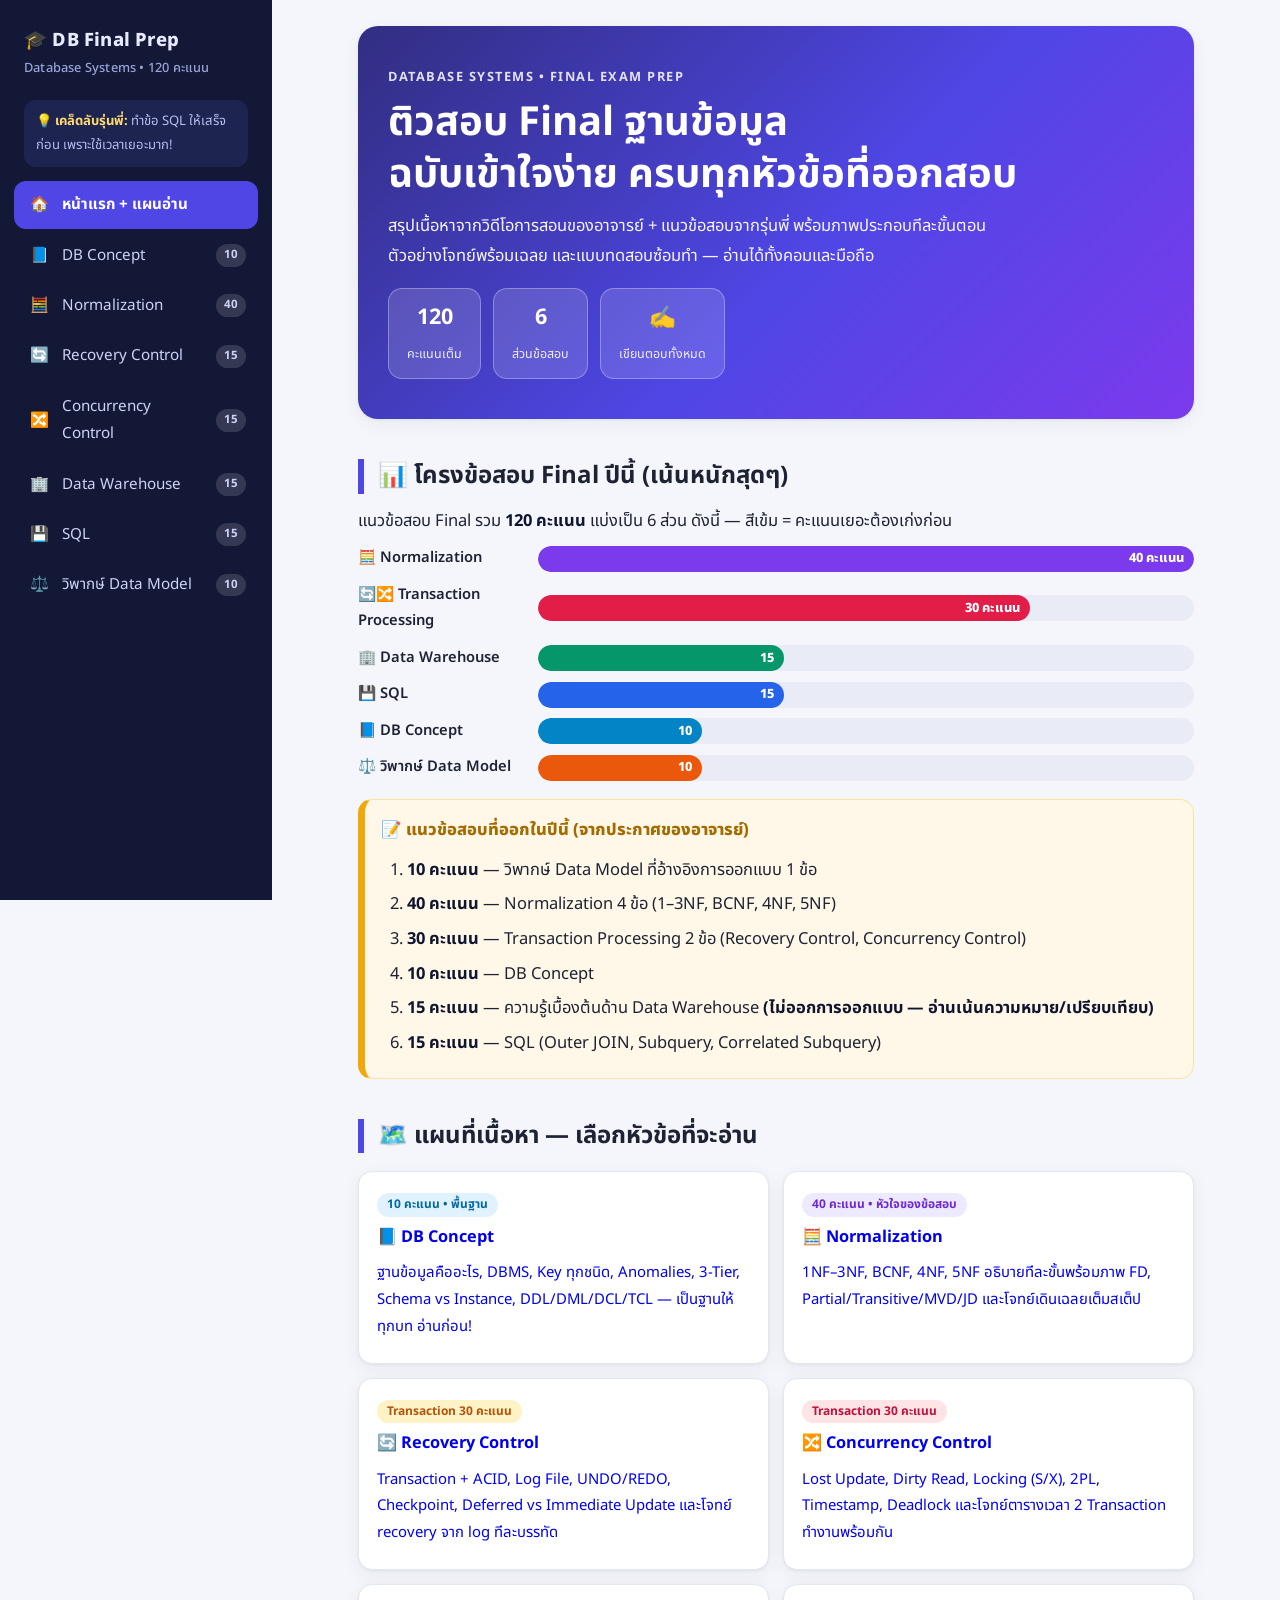
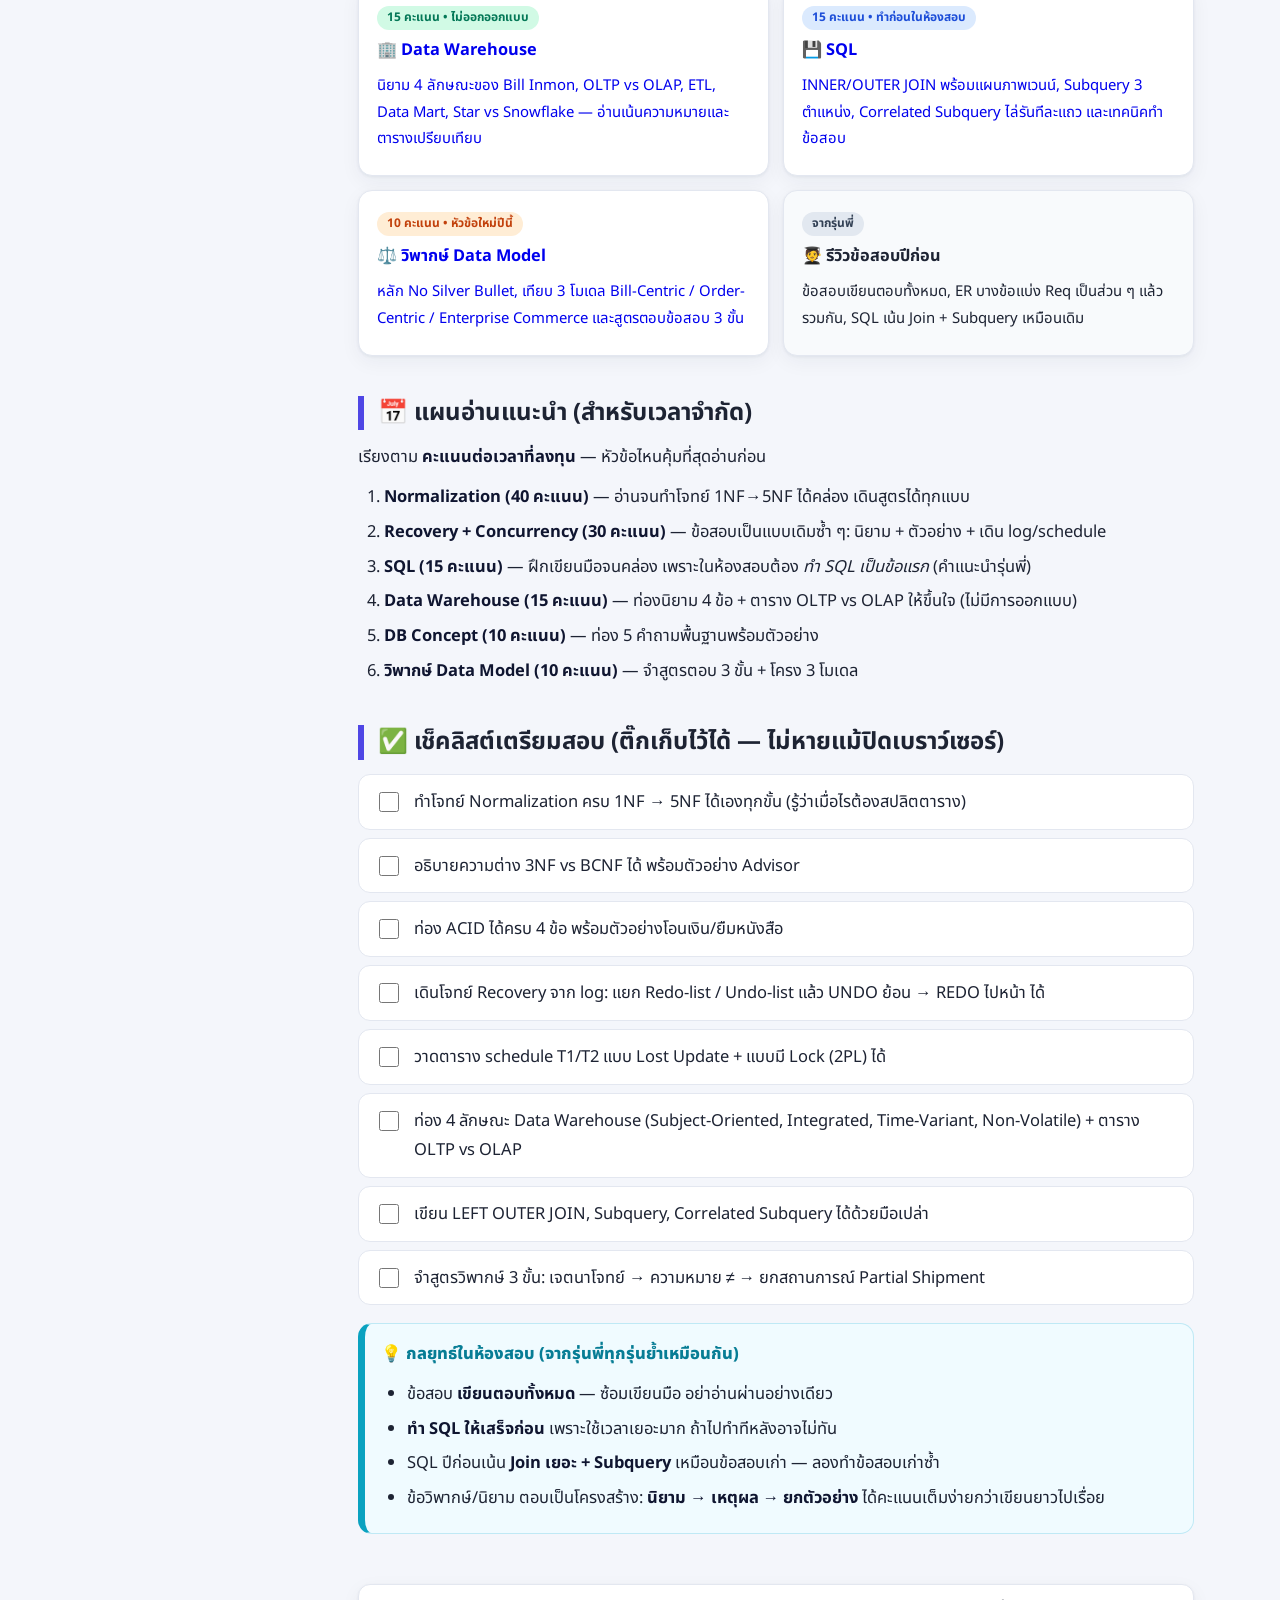
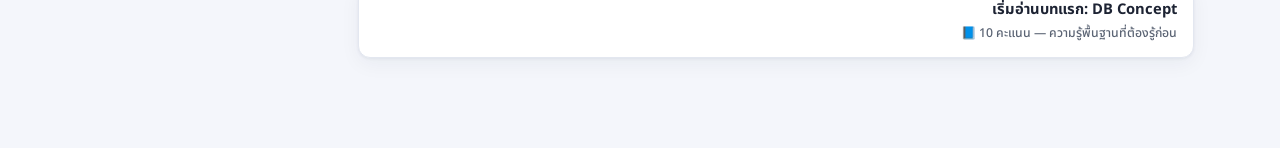
==== index.html @ dfc10a36 "เว็บติวสอบ Final Database Systems (static site)" ====
<!DOCTYPE html>
<html lang="th">
<head>
<meta charset="UTF-8">
<meta name="viewport" content="width=device-width, initial-scale=1.0">
<title>เว็บติวสอบ Final — Database Systems | หน้าแรก</title>
<link rel="preconnect" href="https://fonts.googleapis.com">
<link rel="preconnect" href="https://fonts.gstatic.com" crossorigin>
<link href="https://fonts.googleapis.com/css2?family=Noto+Sans+Thai:wght@400;500;600;700;800&display=swap" rel="stylesheet">
<link rel="stylesheet" href="styles.css">
</head>
<body>
<div id="progressBar"></div>
<div class="backdrop"></div>

<header class="topbar">
  <button class="hamburger" aria-label="เปิดเมนู">☰</button>
  <div class="topbar-title">🎓 ติวสอบ Final — Database Systems</div>
</header>

<div class="layout">
  <nav class="sidebar" aria-label="เมนูหลัก">
    <div class="side-brand">🎓 DB Final Prep<small>Database Systems • 120 คะแนน</small></div>
    <div class="side-note">💡 <b>เคล็ดลับรุ่นพี่:</b> ทำข้อ SQL ให้เสร็จก่อน เพราะใช้เวลาเยอะมาก!</div>
    <a class="nav-link" href="index.html"><span class="nav-emoji">🏠</span> หน้าแรก + แผนอ่าน</a>
    <a class="nav-link" href="db-concept.html"><span class="nav-emoji">📘</span> DB Concept <span class="nav-pts">10</span></a>
    <a class="nav-link" href="normalization.html"><span class="nav-emoji">🧮</span> Normalization <span class="nav-pts">40</span></a>
    <a class="nav-link" href="recovery.html"><span class="nav-emoji">🔄</span> Recovery Control <span class="nav-pts">15</span></a>
    <a class="nav-link" href="concurrency.html"><span class="nav-emoji">🔀</span> Concurrency Control <span class="nav-pts">15</span></a>
    <a class="nav-link" href="data-warehouse.html"><span class="nav-emoji">🏢</span> Data Warehouse <span class="nav-pts">15</span></a>
    <a class="nav-link" href="sql.html"><span class="nav-emoji">💾</span> SQL <span class="nav-pts">15</span></a>
    <a class="nav-link" href="critique.html"><span class="nav-emoji">⚖️</span> วิพากษ์ Data Model <span class="nav-pts">10</span></a>
  </nav>

  <main class="main">
    <div class="content">

      <section class="hero">
        <p class="kicker">DATABASE SYSTEMS • FINAL EXAM PREP</p>
        <h1>ติวสอบ Final ฐานข้อมูล<br>ฉบับเข้าใจง่าย ครบทุกหัวข้อที่ออกสอบ</h1>
        <p>สรุปเนื้อหาจากวิดีโอการสอนของอาจารย์ + แนวข้อสอบจากรุ่นพี่ พร้อมภาพประกอบทีละขั้นตอน
        ตัวอย่างโจทย์พร้อมเฉลย และแบบทดสอบซ้อมทำ — อ่านได้ทั้งคอมและมือถือ</p>
        <div class="hero-stats">
          <div class="stat"><b>120</b><span>คะแนนเต็ม</span></div>
          <div class="stat"><b>6</b><span>ส่วนข้อสอบ</span></div>
          <div class="stat"><b>✍️</b><span>เขียนตอบทั้งหมด</span></div>
        </div>
      </section>

      <h2>📊 โครงข้อสอบ Final ปีนี้ (เน้นหนักสุดๆ)</h2>
      <p>แนวข้อสอบ Final รวม <strong>120 คะแนน</strong> แบ่งเป็น 6 ส่วน ดังนี้ — สีเข้ม = คะแนนเยอะต้องเก่งก่อน</p>

      <div class="score-row"><div class="subj">🧮 Normalization</div><div class="score-bar"><div class="score-fill" style="width:100%;background:#7c3aed;">40 คะแนน</div></div></div>
      <div class="score-row"><div class="subj">🔄🔀 Transaction Processing</div><div class="score-bar"><div class="score-fill" style="width:75%;background:#e11d48;">30 คะแนน</div></div></div>
      <div class="score-row"><div class="subj">🏢 Data Warehouse</div><div class="score-bar"><div class="score-fill" style="width:37.5%;background:#059669;">15</div></div></div>
      <div class="score-row"><div class="subj">💾 SQL</div><div class="score-bar"><div class="score-fill" style="width:37.5%;background:#2563eb;">15</div></div></div>
      <div class="score-row"><div class="subj">📘 DB Concept</div><div class="score-bar"><div class="score-fill" style="width:25%;background:#0284c7;">10</div></div></div>
      <div class="score-row"><div class="subj">⚖️ วิพากษ์ Data Model</div><div class="score-bar"><div class="score-fill" style="width:25%;background:#ea580c;">10</div></div></div>

      <div class="box box-exam">
        <p class="box-title">📝 แนวข้อสอบที่ออกในปีนี้ (จากประกาศของอาจารย์)</p>
        <ol>
          <li><strong>10 คะแนน</strong> — วิพากษ์ Data Model ที่อ้างอิงการออกแบบ 1 ข้อ</li>
          <li><strong>40 คะแนน</strong> — Normalization 4 ข้อ (1–3NF, BCNF, 4NF, 5NF)</li>
          <li><strong>30 คะแนน</strong> — Transaction Processing 2 ข้อ (Recovery Control, Concurrency Control)</li>
          <li><strong>10 คะแนน</strong> — DB Concept</li>
          <li><strong>15 คะแนน</strong> — ความรู้เบื้องต้นด้าน Data Warehouse <strong>(ไม่ออกการออกแบบ — อ่านเน้นความหมาย/เปรียบเทียบ)</strong></li>
          <li><strong>15 คะแนน</strong> — SQL (Outer JOIN, Subquery, Correlated Subquery)</li>
        </ol>
      </div>

      <h2>🗺️ แผนที่เนื้อหา — เลือกหัวข้อที่จะอ่าน</h2>
      <div class="grid grid-2">
        <a class="card" href="db-concept.html" style="text-decoration:none;">
          <span class="tag" style="background:#e0f2fe;color:#0369a1;">10 คะแนน • พื้นฐาน</span>
          <h4>📘 DB Concept</h4>
          <p>ฐานข้อมูลคืออะไร, DBMS, Key ทุกชนิด, Anomalies, 3-Tier, Schema vs Instance, DDL/DML/DCL/TCL — เป็นฐานให้ทุกบท อ่านก่อน!</p>
        </a>
        <a class="card" href="normalization.html" style="text-decoration:none;">
          <span class="tag" style="background:#ede9fe;color:#6d28d9;">40 คะแนน • หัวใจของข้อสอบ</span>
          <h4>🧮 Normalization</h4>
          <p>1NF–3NF, BCNF, 4NF, 5NF อธิบายทีละขั้นพร้อมภาพ FD, Partial/Transitive/MVD/JD และโจทย์เดินเฉลยเต็มสเต็ป</p>
        </a>
        <a class="card" href="recovery.html" style="text-decoration:none;">
          <span class="tag" style="background:#fef3c7;color:#b45309;">Transaction 30 คะแนน</span>
          <h4>🔄 Recovery Control</h4>
          <p>Transaction + ACID, Log File, UNDO/REDO, Checkpoint, Deferred vs Immediate Update และโจทย์ recovery จาก log ทีละบรรทัด</p>
        </a>
        <a class="card" href="concurrency.html" style="text-decoration:none;">
          <span class="tag" style="background:#ffe4e6;color:#be123c;">Transaction 30 คะแนน</span>
          <h4>🔀 Concurrency Control</h4>
          <p>Lost Update, Dirty Read, Locking (S/X), 2PL, Timestamp, Deadlock และโจทย์ตารางเวลา 2 Transaction ทำงานพร้อมกัน</p>
        </a>
        <a class="card" href="data-warehouse.html" style="text-decoration:none;">
          <span class="tag" style="background:#d1fae5;color:#047857;">15 คะแนน • ไม่ออกออกแบบ</span>
          <h4>🏢 Data Warehouse</h4>
          <p>นิยาม 4 ลักษณะของ Bill Inmon, OLTP vs OLAP, ETL, Data Mart, Star vs Snowflake — อ่านเน้นความหมายและตารางเปรียบเทียบ</p>
        </a>
        <a class="card" href="sql.html" style="text-decoration:none;">
          <span class="tag" style="background:#dbeafe;color:#1d4ed8;">15 คะแนน • ทำก่อนในห้องสอบ</span>
          <h4>💾 SQL</h4>
          <p>INNER/OUTER JOIN พร้อมแผนภาพเวนน์, Subquery 3 ตำแหน่ง, Correlated Subquery ไล่รันทีละแถว และเทคนิคทำข้อสอบ</p>
        </a>
        <a class="card" href="critique.html" style="text-decoration:none;">
          <span class="tag" style="background:#ffedd5;color:#c2410c;">10 คะแนน • หัวข้อใหม่ปีนี้</span>
          <h4>⚖️ วิพากษ์ Data Model</h4>
          <p>หลัก No Silver Bullet, เทียบ 3 โมเดล Bill-Centric / Order-Centric / Enterprise Commerce และสูตรตอบข้อสอบ 3 ขั้น</p>
        </a>
        <div class="card" style="background:#f8fafc;">
          <span class="tag" style="background:#e2e8f0;color:#334155;">จากรุ่นพี่</span>
          <h4>🧑‍🎓 รีวิวข้อสอบปีก่อน</h4>
          <p>ข้อสอบเขียนตอบทั้งหมด, ER บางข้อแบ่ง Req เป็นส่วน ๆ แล้วรวมกัน, SQL เน้น Join + Subquery เหมือนเดิม</p>
        </div>
      </div>

      <h2>📅 แผนอ่านแนะนำ (สำหรับเวลาจำกัด)</h2>
      <p>เรียงตาม <strong>คะแนนต่อเวลาที่ลงทุน</strong> — หัวข้อไหนคุ้มที่สุดอ่านก่อน</p>
      <ol>
        <li><strong>Normalization (40 คะแนน)</strong> — อ่านจนทำโจทย์ 1NF→5NF ได้คล่อง เดินสูตรได้ทุกแบบ</li>
        <li><strong>Recovery + Concurrency (30 คะแนน)</strong> — ข้อสอบเป็นแบบเดิมซ้ำ ๆ: นิยาม + ตัวอย่าง + เดิน log/schedule</li>
        <li><strong>SQL (15 คะแนน)</strong> — ฝึกเขียนมือจนคล่อง เพราะในห้องสอบต้อง <em>ทำ SQL เป็นข้อแรก</em> (คำแนะนำรุ่นพี่)</li>
        <li><strong>Data Warehouse (15 คะแนน)</strong> — ท่องนิยาม 4 ข้อ + ตาราง OLTP vs OLAP ให้ขึ้นใจ (ไม่มีการออกแบบ)</li>
        <li><strong>DB Concept (10 คะแนน)</strong> — ท่อง 5 คำถามพื้นฐานพร้อมตัวอย่าง</li>
        <li><strong>วิพากษ์ Data Model (10 คะแนน)</strong> — จำสูตรตอบ 3 ขั้น + โครง 3 โมเดล</li>
      </ol>

      <h2>✅ เช็คลิสต์เตรียมสอบ (ติ๊กเก็บไว้ได้ — ไม่หายแม้ปิดเบราว์เซอร์)</h2>
      <ul class="checklist" id="exam-checklist">
        <li><label><input type="checkbox" data-key="norm"><span>ทำโจทย์ Normalization ครบ 1NF → 5NF ได้เองทุกขั้น (รู้ว่าเมื่อไรต้องสปลิตตาราง)</span></label></li>
        <li><label><input type="checkbox" data-key="bcnf"><span>อธิบายความต่าง 3NF vs BCNF ได้ พร้อมตัวอย่าง Advisor</span></label></li>
        <li><label><input type="checkbox" data-key="acid"><span>ท่อง ACID ได้ครบ 4 ข้อ พร้อมตัวอย่างโอนเงิน/ยืมหนังสือ</span></label></li>
        <li><label><input type="checkbox" data-key="recovery"><span>เดินโจทย์ Recovery จาก log: แยก Redo-list / Undo-list แล้ว UNDO ย้อน → REDO ไปหน้า ได้</span></label></li>
        <li><label><input type="checkbox" data-key="concurrency"><span>วาดตาราง schedule T1/T2 แบบ Lost Update + แบบมี Lock (2PL) ได้</span></label></li>
        <li><label><input type="checkbox" data-key="dw"><span>ท่อง 4 ลักษณะ Data Warehouse (Subject-Oriented, Integrated, Time-Variant, Non-Volatile) + ตาราง OLTP vs OLAP</span></label></li>
        <li><label><input type="checkbox" data-key="sql"><span>เขียน LEFT OUTER JOIN, Subquery, Correlated Subquery ได้ด้วยมือเปล่า</span></label></li>
        <li><label><input type="checkbox" data-key="critique"><span>จำสูตรวิพากษ์ 3 ขั้น: เจตนาโจทย์ → ความหมาย ≠ → ยกสถานการณ์ Partial Shipment</span></label></li>
      </ul>

      <div class="box box-tip">
        <p class="box-title">💡 กลยุทธ์ในห้องสอบ (จากรุ่นพี่ทุกรุ่นย้ำเหมือนกัน)</p>
        <ul>
          <li>ข้อสอบ <strong>เขียนตอบทั้งหมด</strong> — ซ้อมเขียนมือ อย่าอ่านผ่านอย่างเดียว</li>
          <li><strong>ทำ SQL ให้เสร็จก่อน</strong> เพราะใช้เวลาเยอะมาก ถ้าไปทำทีหลังอาจไม่ทัน</li>
          <li>SQL ปีก่อนเน้น <strong>Join เยอะ + Subquery</strong> เหมือนข้อสอบเก่า — ลองทำข้อสอบเก่าซ้ำ</li>
          <li>ข้อวิพากษ์/นิยาม ตอบเป็นโครงสร้าง: <strong>นิยาม → เหตุผล → ยกตัวอย่าง</strong> ได้คะแนนเต็มง่ายกว่าเขียนยาวไปเรื่อย</li>
        </ul>
      </div>

      <div class="prevnext">
        <a class="next" href="db-concept.html">เริ่มอ่านบทแรก: DB Concept<small>📘 10 คะแนน — ความรู้พื้นฐานที่ต้องรู้ก่อน</small></a>
      </div>

    </div>
  </main>
</div>
<script src="script.js"></script>
</body>
</html>
---- styles.css ----
/* ============================================================
   เว็บติวสอบ Final — Database Systems (responsive, mobile-first)
   ============================================================ */
:root {
  --bg: #f4f6fb;
  --card: #ffffff;
  --ink: #1d2333;
  --muted: #5b6474;
  --line: #e3e7f0;
  --primary: #4f46e5;
  --primary-soft: #eef0ff;
  --accent: #4f46e5;
  --radius: 14px;
  --shadow: 0 1px 3px rgba(23, 30, 60, .06), 0 6px 20px rgba(23, 30, 60, .05);
}

* { box-sizing: border-box; }

html { scroll-behavior: smooth; }

body {
  margin: 0;
  font-family: 'Noto Sans Thai', 'IBM Plex Sans Thai', 'Sarabun', 'Leelawadee UI', Tahoma, sans-serif;
  background: var(--bg);
  color: var(--ink);
  line-height: 1.8;
  font-size: 16.5px;
  -webkit-text-size-adjust: 100%;
}

/* ---------- Layout ---------- */
.layout { display: flex; min-height: 100vh; }

.sidebar {
  width: 272px;
  flex-shrink: 0;
  background: #131836;
  color: #e8eaff;
  position: sticky;
  top: 0;
  height: 100vh;
  overflow-y: auto;
  padding: 20px 14px 34px;
  z-index: 60;
}
.side-brand {
  font-weight: 800;
  font-size: 1.15rem;
  padding: 4px 10px 16px;
  letter-spacing: .2px;
}
.side-brand small { display: block; font-weight: 500; color: #9aa3d8; font-size: .8rem; }
.side-note {
  margin: 4px 10px 14px;
  padding: 10px 12px;
  background: #1d2450;
  border-radius: 12px;
  font-size: .82rem;
  color: #b6bdf0;
}
.side-note b { color: #ffd970; }

.nav-link {
  display: flex;
  align-items: center;
  gap: 10px;
  padding: 10px 12px;
  margin: 3px 0;
  border-radius: 12px;
  color: #cdd3f7;
  text-decoration: none;
  font-size: .95rem;
  transition: background .15s, color .15s;
}
.nav-link:hover { background: #222a5e; color: #fff; }
.nav-link.active { background: var(--primary); color: #fff; font-weight: 700; }
.nav-emoji { width: 26px; text-align: center; flex-shrink: 0; }
.nav-pts {
  margin-left: auto;
  background: rgba(255,255,255,.14);
  font-size: .72rem;
  font-weight: 700;
  padding: 1px 8px;
  border-radius: 999px;
}
.nav-link.active .nav-pts { background: rgba(255,255,255,.28); }

.main { flex: 1; min-width: 0; }

.content {
  max-width: 880px;
  margin: 0 auto;
  padding: 26px 22px 90px;
}

/* Mobile top bar + drawer */
.topbar {
  display: none;
  position: sticky;
  top: 0;
  z-index: 50;
  background: #131836;
  color: #fff;
  padding: 10px 14px;
  align-items: center;
  gap: 12px;
}
.topbar-title { font-weight: 700; font-size: .95rem; }
.hamburger {
  background: #222a5e;
  color: #fff;
  border: 0;
  border-radius: 10px;
  font-size: 1.15rem;
  width: 42px; height: 40px;
  cursor: pointer;
}
.backdrop {
  display: none;
  position: fixed; inset: 0;
  background: rgba(10, 14, 35, .55);
  z-index: 55;
}

@media (max-width: 1023px) {
  .topbar { display: flex; }
  .sidebar {
    position: fixed;
    left: 0; top: 0;
    transform: translateX(-105%);
    transition: transform .25s ease;
    box-shadow: 8px 0 30px rgba(0,0,0,.25);
  }
  body.nav-open .sidebar { transform: translateX(0); }
  body.nav-open .backdrop { display: block; }
  .content { padding: 18px 15px 80px; }
  body { font-size: 16px; }
}

/* ---------- Page head ---------- */
.page-head {
  background: linear-gradient(135deg, var(--accent), color-mix(in srgb, var(--accent) 60%, #1e2a78));
  color: #fff;
  border-radius: var(--radius);
  padding: 26px 26px 22px;
  margin-bottom: 26px;
  box-shadow: var(--shadow);
}
.page-head .crumb { margin: 0 0 6px; font-size: .85rem; opacity: .9; }
.page-head .crumb a { color: #ffe9a8; text-decoration: none; }
.page-head h1 { margin: 2px 0 8px; font-size: clamp(1.45rem, 3.6vw, 2.1rem); line-height: 1.35; }
.head-meta { display: flex; flex-wrap: wrap; gap: 8px; }
.badge {
  background: rgba(255,255,255,.18);
  border: 1px solid rgba(255,255,255,.35);
  padding: 2px 12px;
  border-radius: 999px;
  font-size: .82rem;
  font-weight: 600;
}
.badge.gold { background: #ffe9a8; color: #7a5300; border-color: #ffe9a8; }

/* ---------- Typography ---------- */
h2 {
  font-size: clamp(1.2rem, 2.6vw, 1.5rem);
  margin: 40px 0 12px;
  padding-left: 14px;
  border-left: 6px solid var(--accent);
  line-height: 1.45;
}
h3 { font-size: 1.12rem; margin: 26px 0 8px; }
p { margin: 10px 0; }
ul, ol { padding-left: 26px; margin: 10px 0; }
li { margin: 5px 0; }
strong { color: #0f1530; }
hr.sep { border: 0; border-top: 1px dashed var(--line); margin: 34px 0; }

code, .code, .kbd {
  font-family: 'JetBrains Mono', 'Cascadia Code', Consolas, monospace;
}
code {
  background: #eef1f9;
  border: 1px solid #e0e5f2;
  padding: 1px 6px;
  border-radius: 6px;
  font-size: .88em;
  color: #3b3fa0;
  word-break: break-word;
}

pre.code {
  background: #101736;
  color: #dbe3ff;
  border-radius: 12px;
  padding: 16px 18px;
  overflow-x: auto;
  font-size: .87rem;
  line-height: 1.75;
  margin: 14px 0;
}
pre.code .kw { color: #7dd3fc; font-weight: 700; }
pre.code .cm { color: #8f9bc9; font-style: italic; }
pre.code .st { color: #fca5a5; }
pre.code .fn { color: #fde68a; }

/* ---------- Tables ---------- */
.tbl-wrap {
  overflow-x: auto;
  border: 1px solid var(--line);
  border-radius: 12px;
  margin: 16px 0;
  background: var(--card);
  -webkit-overflow-scrolling: touch;
}
table.tbl { border-collapse: collapse; width: 100%; min-width: 560px; font-size: .92rem; }
table.tbl.compact { min-width: 0; }
.tbl th {
  background: var(--primary-soft);
  color: #313a8f;
  text-align: left;
  padding: 10px 13px;
  border-bottom: 2px solid #dcdffa;
  white-space: nowrap;
}
.tbl td {
  padding: 10px 13px;
  border-bottom: 1px solid #eef1f8;
  vertical-align: top;
}
.tbl tr:last-child td { border-bottom: 0; }
.tbl tr:nth-child(even) td { background: #fafbfe; }
table.tbl.nowrap { min-width: 680px; }
.tbl.nowrap th, .tbl.nowrap td { white-space: nowrap; }

/* ---------- Boxes ---------- */
.box {
  border-radius: var(--radius);
  padding: 15px 18px 15px 16px;
  margin: 18px 0;
  border: 1px solid;
  border-left-width: 7px;
}
.box .box-title { font-weight: 800; margin: 0 0 6px; display: flex; align-items: center; gap: 8px; }
.box p:first-of-type { margin-top: 0; }
.box p:last-child, .box ul:last-child, .box ol:last-child { margin-bottom: 0; }

.box-basics { background: #eef6ff; border-color: #b9dcff; border-left-color: #2196f3; }
.box-basics .box-title { color: #0b6bcb; }
.box-analogy { background: #effaf3; border-color: #b7e6c8; border-left-color: #22a05a; }
.box-analogy .box-title { color: #157a42; }
.box-exam { background: #fff8e8; border-color: #ffe2a3; border-left-color: #f0a80c; }
.box-exam .box-title { color: #a36b00; }
.box-tip { background: #f0fbff; border-color: #bfe9f5; border-left-color: #0aa2c0; }
.box-tip .box-title { color: #077d95; }
.box-warn { background: #fff1f0; border-color: #ffc9c5; border-left-color: #e5484d; }
.box-warn .box-title { color: #c62a30; }
.box-mem { background: #f6f0ff; border-color: #ddc9ff; border-left-color: #7c3aed; }
.box-mem .box-title { color: #6a1fd0; }

/* ---------- Cards grid ---------- */
.grid { display: grid; gap: 14px; margin: 18px 0; }
.grid-2 { grid-template-columns: repeat(2, 1fr); }
.grid-3 { grid-template-columns: repeat(3, 1fr); }
@media (max-width: 760px) {
  .grid-2, .grid-3 { grid-template-columns: 1fr; }
}
.card {
  background: var(--card);
  border: 1px solid var(--line);
  border-radius: var(--radius);
  padding: 16px 18px;
  box-shadow: var(--shadow);
}
.card h4 { margin: 0 0 8px; font-size: 1.02rem; display: flex; align-items: center; gap: 8px; }
.card p { margin: 6px 0; font-size: .93rem; }
.card .tag {
  display: inline-block;
  font-size: .75rem;
  font-weight: 700;
  padding: 1px 10px;
  border-radius: 999px;
  margin-bottom: 6px;
}

/* ---------- Steps ---------- */
.steps { list-style: none; padding: 0; margin: 18px 0; counter-reset: step; }
.steps > li {
  counter-increment: step;
  position: relative;
  padding: 0 0 20px 54px;
}
.steps > li::before {
  content: counter(step);
  position: absolute;
  left: 0; top: 0;
  width: 36px; height: 36px;
  border-radius: 50%;
  background: var(--accent);
  color: #fff;
  font-weight: 800;
  display: flex;
  align-items: center;
  justify-content: center;
  font-size: 1rem;
}
.steps > li::after {
  content: "";
  position: absolute;
  left: 17px; top: 40px; bottom: 2px;
  width: 2px;
  background: color-mix(in srgb, var(--accent) 30%, #fff);
}
.steps > li:last-child::after { display: none; }
.steps > li .step-title { font-weight: 800; display: block; margin-bottom: 2px; }
.steps > li p { margin: 4px 0; }

/* ---------- Diagrams (SVG) ---------- */
figure.diagram {
  background: var(--card);
  border: 1px solid var(--line);
  border-radius: var(--radius);
  padding: 16px 14px 10px;
  margin: 18px 0;
  overflow-x: auto;
  -webkit-overflow-scrolling: touch;
}
figure.diagram svg { display: block; margin: 0 auto; height: auto; }
figure.diagram figcaption {
  text-align: center;
  font-size: .87rem;
  color: var(--muted);
  margin-top: 8px;
}
.svg-text { font-family: 'Noto Sans Thai', 'Leelawadee UI', Tahoma, sans-serif; }

/* ---------- Details / เฉลย ---------- */
details.sol {
  background: #fbfcff;
  border: 1px solid var(--line);
  border-radius: 12px;
  padding: 0;
  margin: 12px 0;
}
details.sol summary {
  cursor: pointer;
  font-weight: 700;
  padding: 12px 16px;
  color: var(--primary);
  list-style: none;
  user-select: none;
}
details.sol summary::before { content: "▸ "; }
details.sol[open] summary::before { content: "▾ "; }
details.sol .sol-body { padding: 0 18px 14px; border-top: 1px dashed var(--line); padding-top: 12px; }

/* ---------- Quiz ---------- */
.quiz {
  background: var(--card);
  border: 1px solid var(--line);
  border-left: 7px solid var(--accent);
  border-radius: var(--radius);
  padding: 16px 18px;
  margin: 18px 0;
  box-shadow: var(--shadow);
}
.quiz-q { font-weight: 700; margin: 0 0 10px; }
.quiz-q .qno {
  background: var(--accent);
  color: #fff;
  border-radius: 8px;
  padding: 0 9px;
  margin-right: 8px;
  font-size: .85rem;
}
.quiz-opts { display: grid; gap: 8px; }
.quiz-opt {
  text-align: left;
  font: inherit;
  font-size: .95rem;
  background: #f6f7fd;
  border: 1.5px solid #e2e6f4;
  border-radius: 10px;
  padding: 10px 14px;
  cursor: pointer;
  transition: border-color .15s, background .15s;
}
.quiz-opt:hover { border-color: var(--accent); }
.quiz-opt.correct { background: #e7f9ee; border-color: #22a05a; font-weight: 700; }
.quiz-opt.correct::after { content: " ✔"; color: #157a42; }
.quiz-opt.wrong { background: #fdecec; border-color: #e5484d; }
.quiz-opt.wrong::after { content: " ✘"; color: #c62a30; }
.quiz-opt:disabled { cursor: default; opacity: .92; }
.quiz-explain {
  display: none;
  margin: 12px 0 0;
  padding: 12px 14px;
  background: #fff8e8;
  border: 1px solid #ffe2a3;
  border-radius: 10px;
  font-size: .93rem;
}
.quiz.answered .quiz-explain { display: block; }
.quiz-mono { font-family: Consolas, monospace; font-size: .9em; }

/* ---------- Checklist (index) ---------- */
.checklist { list-style: none; padding: 0; margin: 14px 0; }
.checklist li {
  background: var(--card);
  border: 1px solid var(--line);
  border-radius: 12px;
  margin: 8px 0;
  padding: 12px 16px;
}
.checklist label { display: flex; gap: 12px; align-items: flex-start; cursor: pointer; }
.checklist input[type="checkbox"] { width: 20px; height: 20px; margin-top: 5px; accent-color: var(--primary); flex-shrink: 0; }
.checklist li.done { opacity: .55; }
.checklist li.done label { text-decoration: line-through; }

/* ---------- Hero (index) ---------- */
.hero {
  background: linear-gradient(135deg, #312e81 0%, #4f46e5 55%, #7c3aed 100%);
  border-radius: 20px;
  color: #fff;
  padding: 40px 30px;
  margin-bottom: 28px;
  box-shadow: var(--shadow);
}
.hero .kicker { letter-spacing: 1.5px; font-weight: 700; font-size: .8rem; opacity: .85; margin: 0; }
.hero h1 { margin: 8px 0 10px; font-size: clamp(1.6rem, 4.5vw, 2.5rem); line-height: 1.3; }
.hero p { opacity: .95; margin: 6px 0; max-width: 640px; }
.hero .hero-stats { display: flex; flex-wrap: wrap; gap: 12px; margin-top: 18px; }
.hero .stat {
  background: rgba(255,255,255,.14);
  border: 1px solid rgba(255,255,255,.3);
  border-radius: 14px;
  padding: 10px 18px;
  text-align: center;
}
.hero .stat b { display: block; font-size: 1.35rem; }
.hero .stat span { font-size: .78rem; opacity: .9; }

/* score bar */
.score-row { display: flex; align-items: center; gap: 10px; margin: 10px 0; }
.score-row .subj { flex: 0 0 170px; font-size: .92rem; font-weight: 600; }
@media (max-width: 560px) { .score-row .subj { flex-basis: 100%; } }
.score-bar { flex: 1; background: #e9ecf7; border-radius: 999px; height: 26px; overflow: hidden; }
.score-fill {
  height: 100%;
  border-radius: 999px;
  color: #fff;
  font-size: .8rem;
  font-weight: 800;
  display: flex;
  align-items: center;
  justify-content: flex-end;
  padding-right: 10px;
  min-width: 44px;
}

/* ---------- misc ---------- */
.chip {
  display: inline-block;
  background: var(--primary-soft);
  color: #3b3fa0;
  font-size: .8rem;
  font-weight: 700;
  border-radius: 999px;
  padding: 2px 12px;
  margin: 2px 4px 2px 0;
}
.pill-arrow { color: var(--accent); font-weight: 800; }
.prevnext {
  display: flex;
  justify-content: space-between;
  gap: 10px;
  margin-top: 50px;
}
.prevnext a {
  flex: 1;
  background: var(--card);
  border: 1px solid var(--line);
  border-radius: 12px;
  padding: 12px 16px;
  text-decoration: none;
  color: var(--ink);
  font-weight: 700;
  font-size: .92rem;
  box-shadow: var(--shadow);
}
.prevnext a.next { text-align: right; }
.prevnext a small { display: block; color: var(--muted); font-weight: 500; }
.prevnext a:hover { border-color: var(--accent); }

#progressBar {
  position: fixed;
  top: 0; left: 0;
  height: 4px;
  width: 0%;
  background: linear-gradient(90deg, #4f46e5, #22a05a);
  z-index: 99;
  transition: width .1s;
}

@media print {
  .sidebar, .topbar, .backdrop, #progressBar, .prevnext, .quiz-opts { display: none !important; }
  .content { max-width: 100%; padding: 0; }
  body { background: #fff; font-size: 12pt; }
}
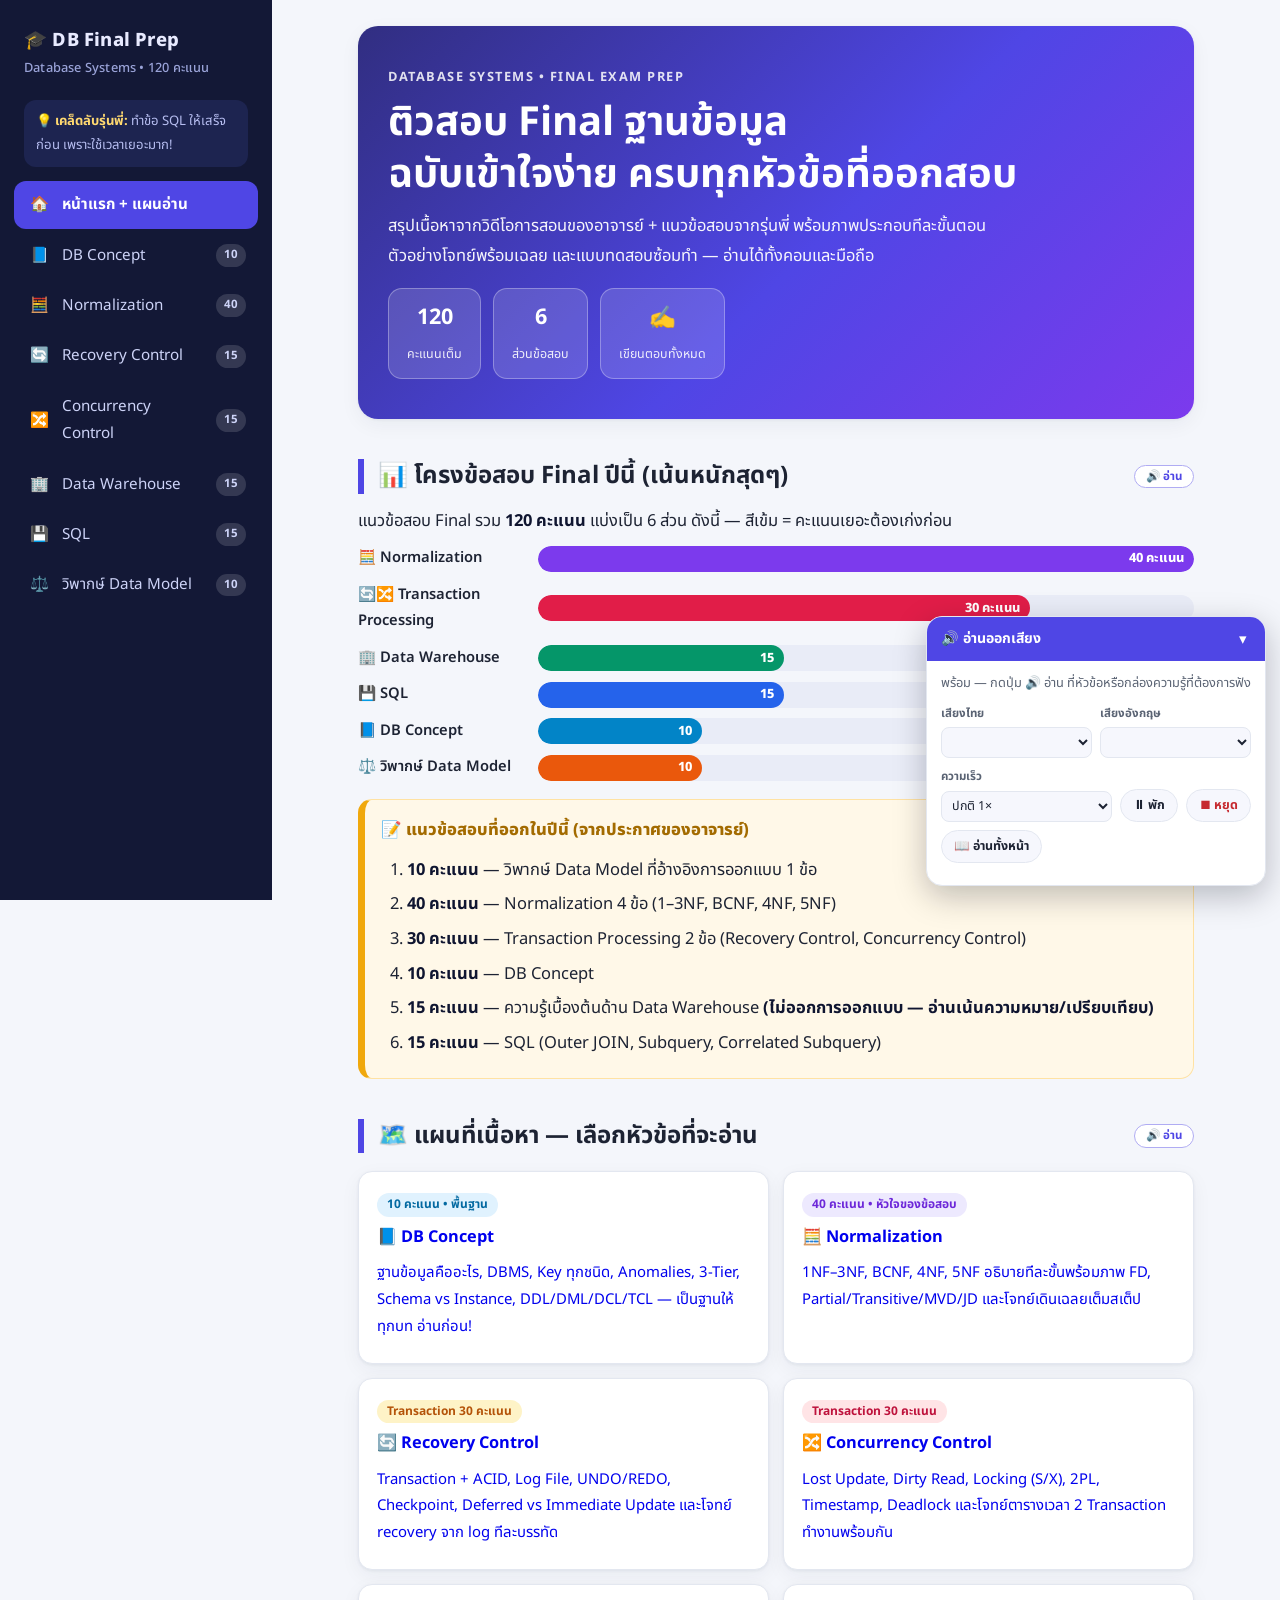
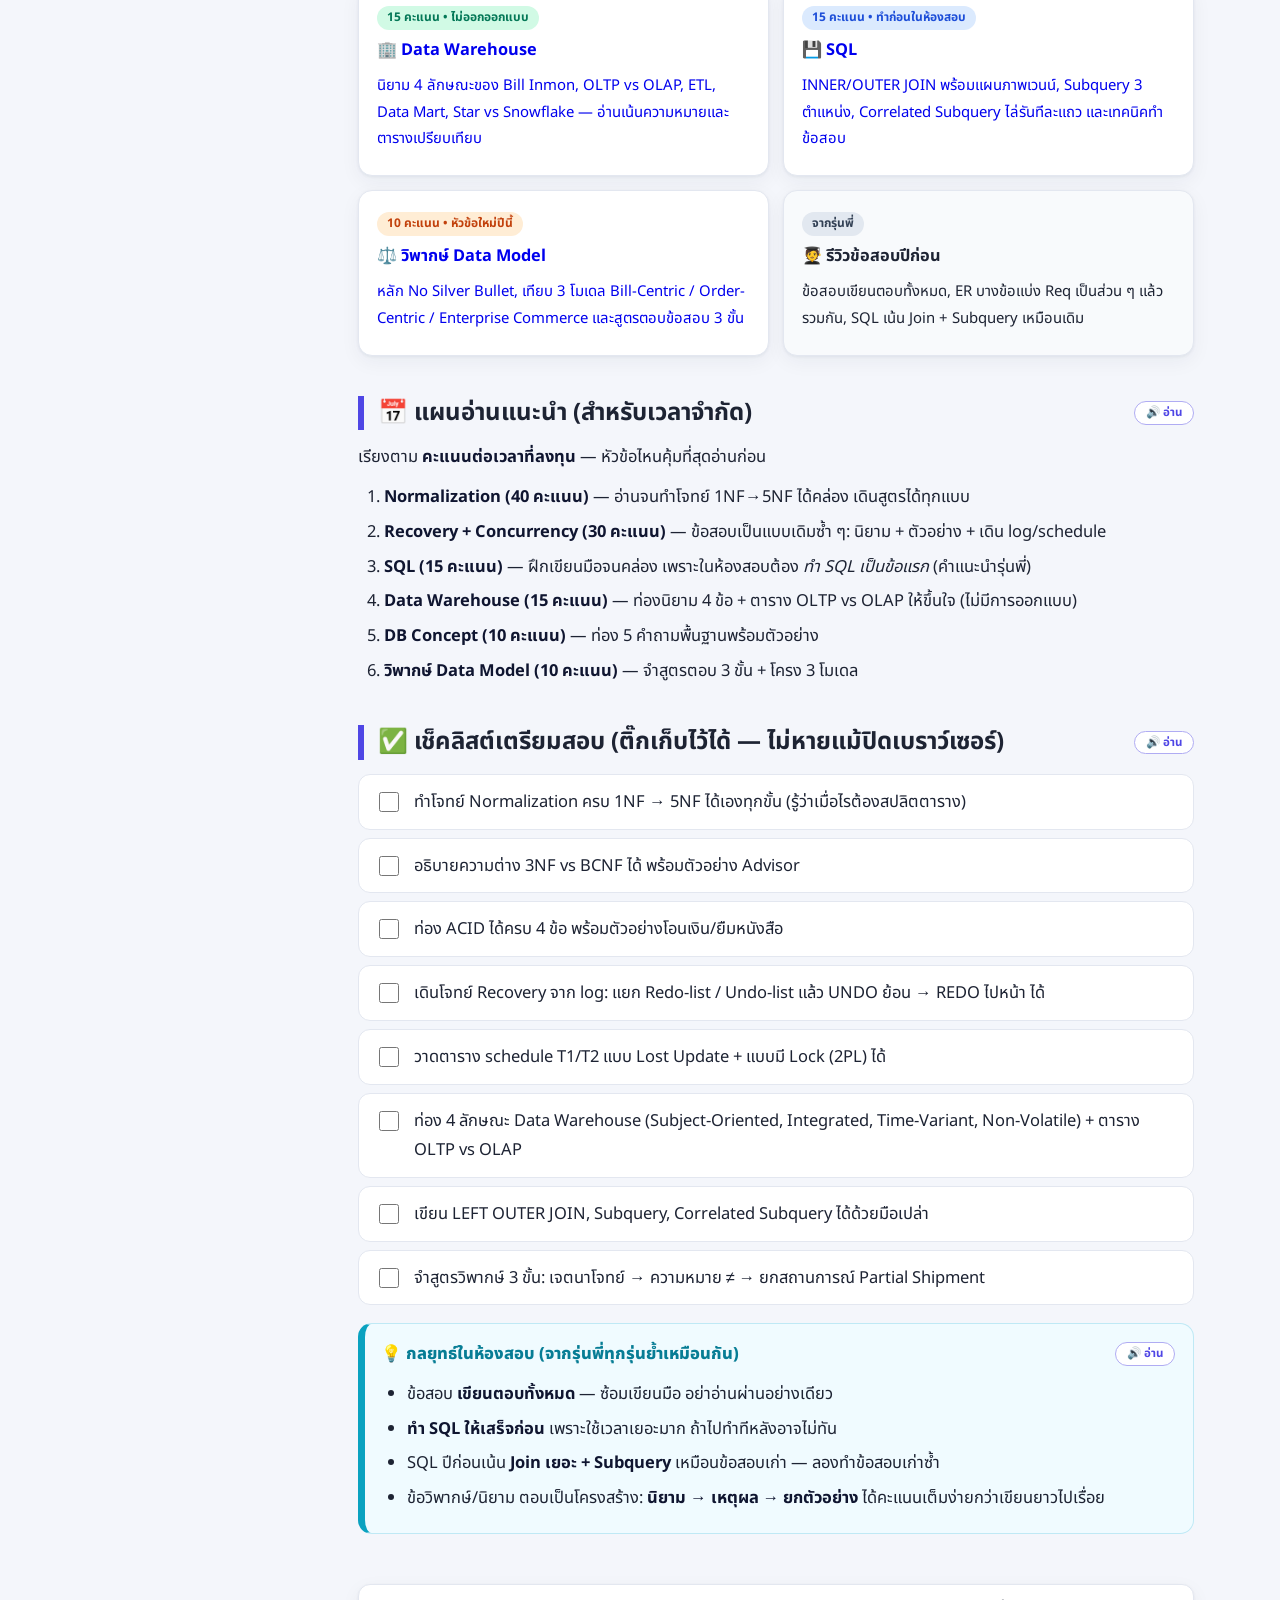
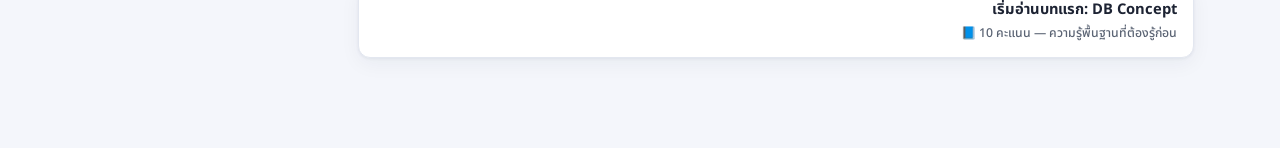
==== commit 43d6fd90: "เพิ่มระบบเสียงช่วยอ่าน (Web Speech API): ปุ่มอ่านรายหัวข้อ/กล่อง + แถบควบคุมลอย" ====
--- a/index.html
+++ b/index.html
@@ -9,7 +9,7 @@
 <link href="https://fonts.googleapis.com/css2?family=Noto+Sans+Thai:wght@400;500;600;700;800&display=swap" rel="stylesheet">
 <link rel="stylesheet" href="styles.css">
 </head>
-<body>
+<body data-tts="1">
 <div id="progressBar"></div>
 <div class="backdrop"></div>
 
@@ -154,5 +154,6 @@
   </main>
 </div>
 <script src="script.js"></script>
+<script src="tts.js"></script>
 </body>
 </html>
--- a/styles.css
+++ b/styles.css
@@ -506,3 +506,78 @@
   .content { max-width: 100%; padding: 0; }
   body { background: #fff; font-size: 12pt; }
 }
+
+/* ---------- TTS: ระบบเสียงช่วยอ่าน (Web Speech API) ---------- */
+.tts-btn {
+  font-family: inherit;
+  font-size: .72rem; font-weight: 700;
+  color: var(--accent);
+  background: #fff;
+  border: 1px solid color-mix(in srgb, var(--accent) 45%, #fff);
+  border-radius: 999px;
+  padding: 2px 11px;
+  cursor: pointer;
+  white-space: nowrap;
+  line-height: 1.5;
+  transition: background .15s, color .15s, border-color .15s;
+}
+.tts-btn:hover { background: var(--accent); color: #fff; border-color: var(--accent); }
+.tts-btn.on { background: var(--accent); color: #fff; border-color: var(--accent); }
+h2 { display: flex; flex-wrap: wrap; align-items: center; gap: 10px; }
+h2 > span, h2 > b { flex: 0 1 auto; }
+h2 .tts-btn.tts-sec { margin-left: auto; }
+h3 .tts-btn, .tts-btn.tts-sub { font-size: .64rem; padding: 1px 9px; opacity: .8; }
+h3 .tts-btn:hover { opacity: 1; }
+.box-title { flex-wrap: wrap; }
+.box-title .tts-btn { margin-left: auto; }
+.tts-reading {
+  box-shadow: 0 0 0 2.5px var(--accent), 0 0 24px color-mix(in srgb, var(--accent) 30%, transparent);
+  border-radius: 14px;
+}
+h2.tts-reading, h3.tts-reading { border-radius: 10px; padding-left: 12px; color: var(--accent); }
+.tts-bar {
+  position: fixed; right: 14px; bottom: 14px; z-index: 80;
+  width: min(340px, calc(100vw - 28px));
+  background: var(--card);
+  border: 1px solid var(--line);
+  border-radius: 16px;
+  box-shadow: 0 10px 32px rgba(2, 8, 23, .25);
+  overflow: hidden;
+}
+.tts-bar-head {
+  display: flex; align-items: center; justify-content: space-between;
+  padding: 9px 14px;
+  background: var(--accent); color: #fff;
+  cursor: pointer; user-select: none;
+}
+.tts-bar-title { font-weight: 700; font-size: .88rem; }
+.tts-fold {
+  background: none; border: none; color: #fff; font-size: .95rem;
+  cursor: pointer; padding: 0 4px;
+}
+.tts-bar.min .tts-bar-body { display: none; }
+.tts-bar-body { padding: 11px 14px 13px; display: grid; gap: 9px; }
+.tts-status { font-size: .8rem; color: var(--muted); min-height: 1.2em; }
+.tts-row { display: flex; flex-wrap: wrap; gap: 8px; align-items: end; }
+.tts-row label {
+  display: inline-flex; flex-direction: column; gap: 3px;
+  font-size: .72rem; font-weight: 700; color: var(--muted); flex: 1 1 130px;
+}
+.tts-bar select {
+  font-family: inherit; font-size: .78rem; width: 100%;
+  padding: 4px 6px; border: 1px solid var(--line); border-radius: 8px;
+  background: #f6f7fd; color: var(--ink);
+}
+.tts-bar-body > .tts-row button {
+  font-family: inherit; font-size: .78rem; font-weight: 700;
+  padding: 6px 12px; border-radius: 999px; cursor: pointer;
+  border: 1px solid var(--line); background: #f6f7fd; color: var(--ink);
+}
+.tts-bar-body > .tts-row button:hover { border-color: var(--accent); color: var(--accent); }
+.tts-stop { color: #c62a30 !important; }
+.tts-hint { font-size: .72rem; color: #b45309; }
+@media (max-width: 640px) {
+  .tts-bar { right: 10px; bottom: 10px; }
+  .tts-btn { font-size: .66rem; }
+}
+@media print { .tts-bar, .tts-btn { display: none !important; } }
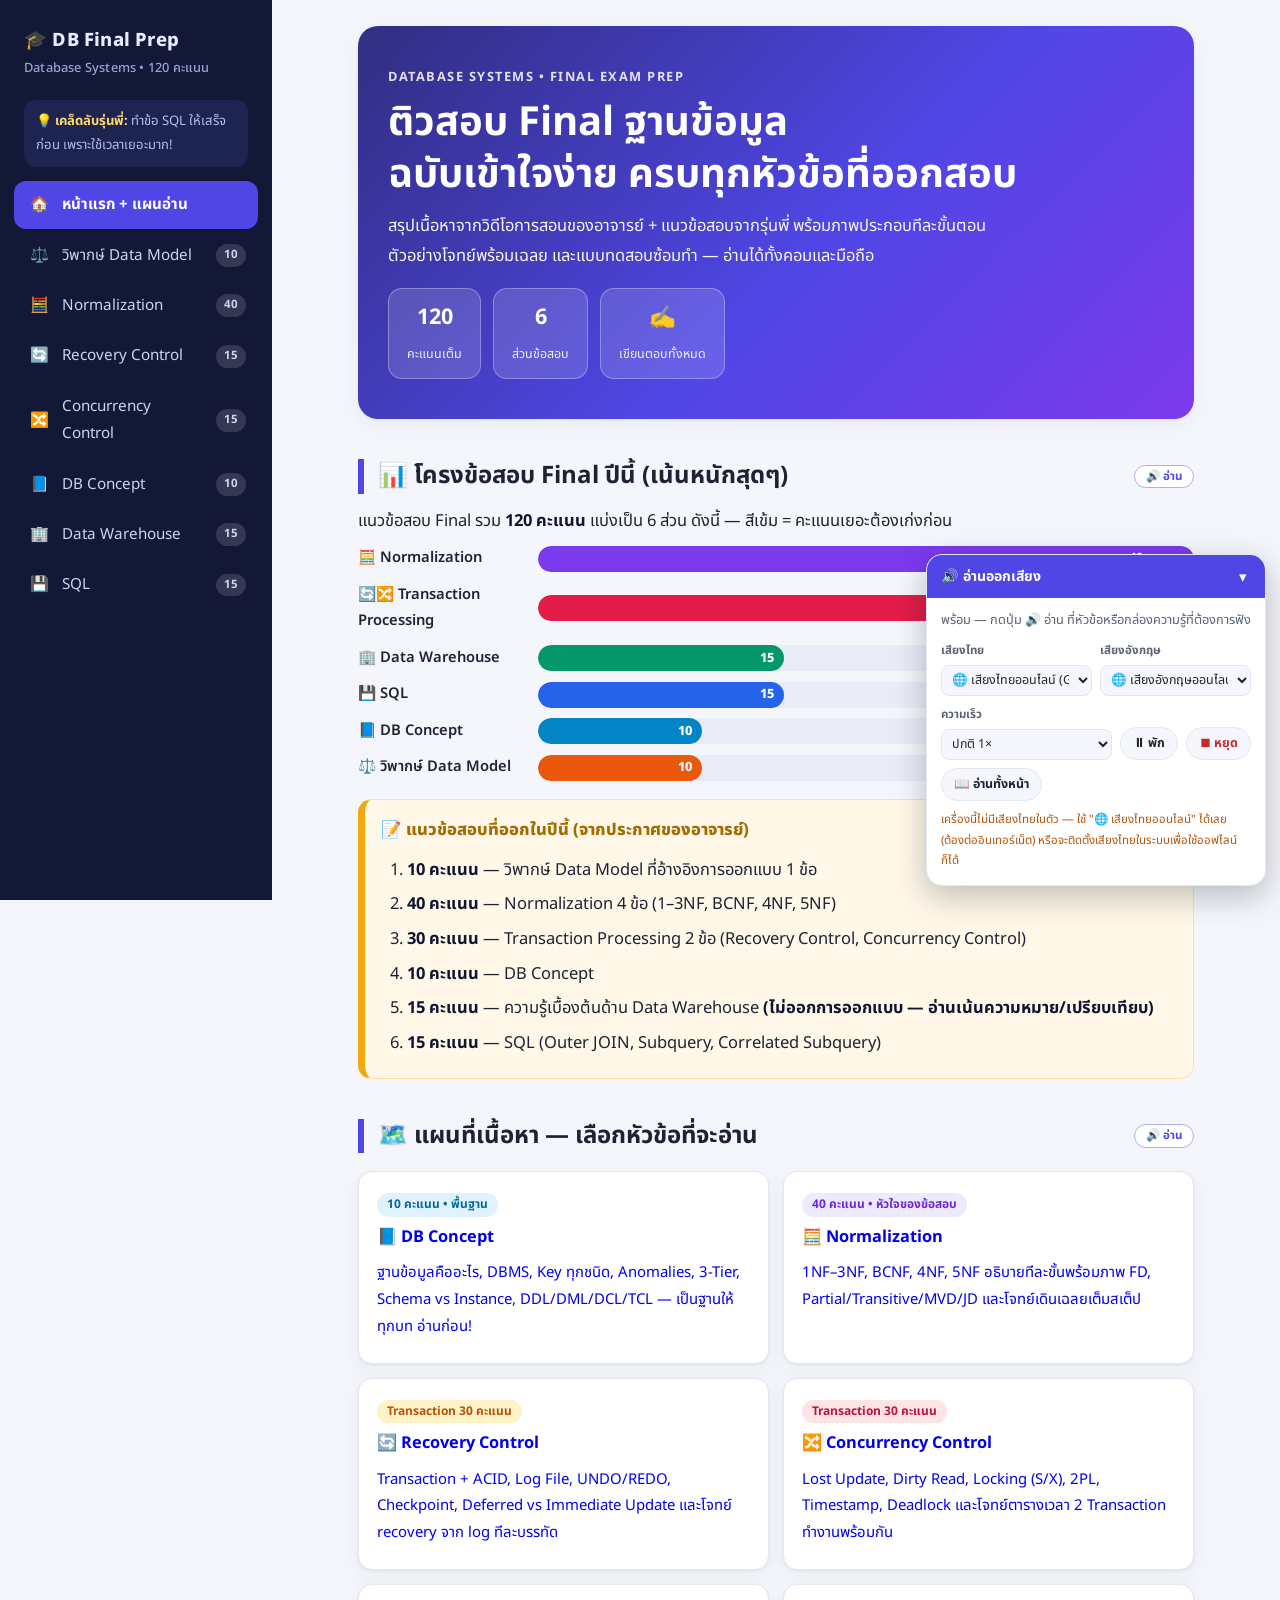
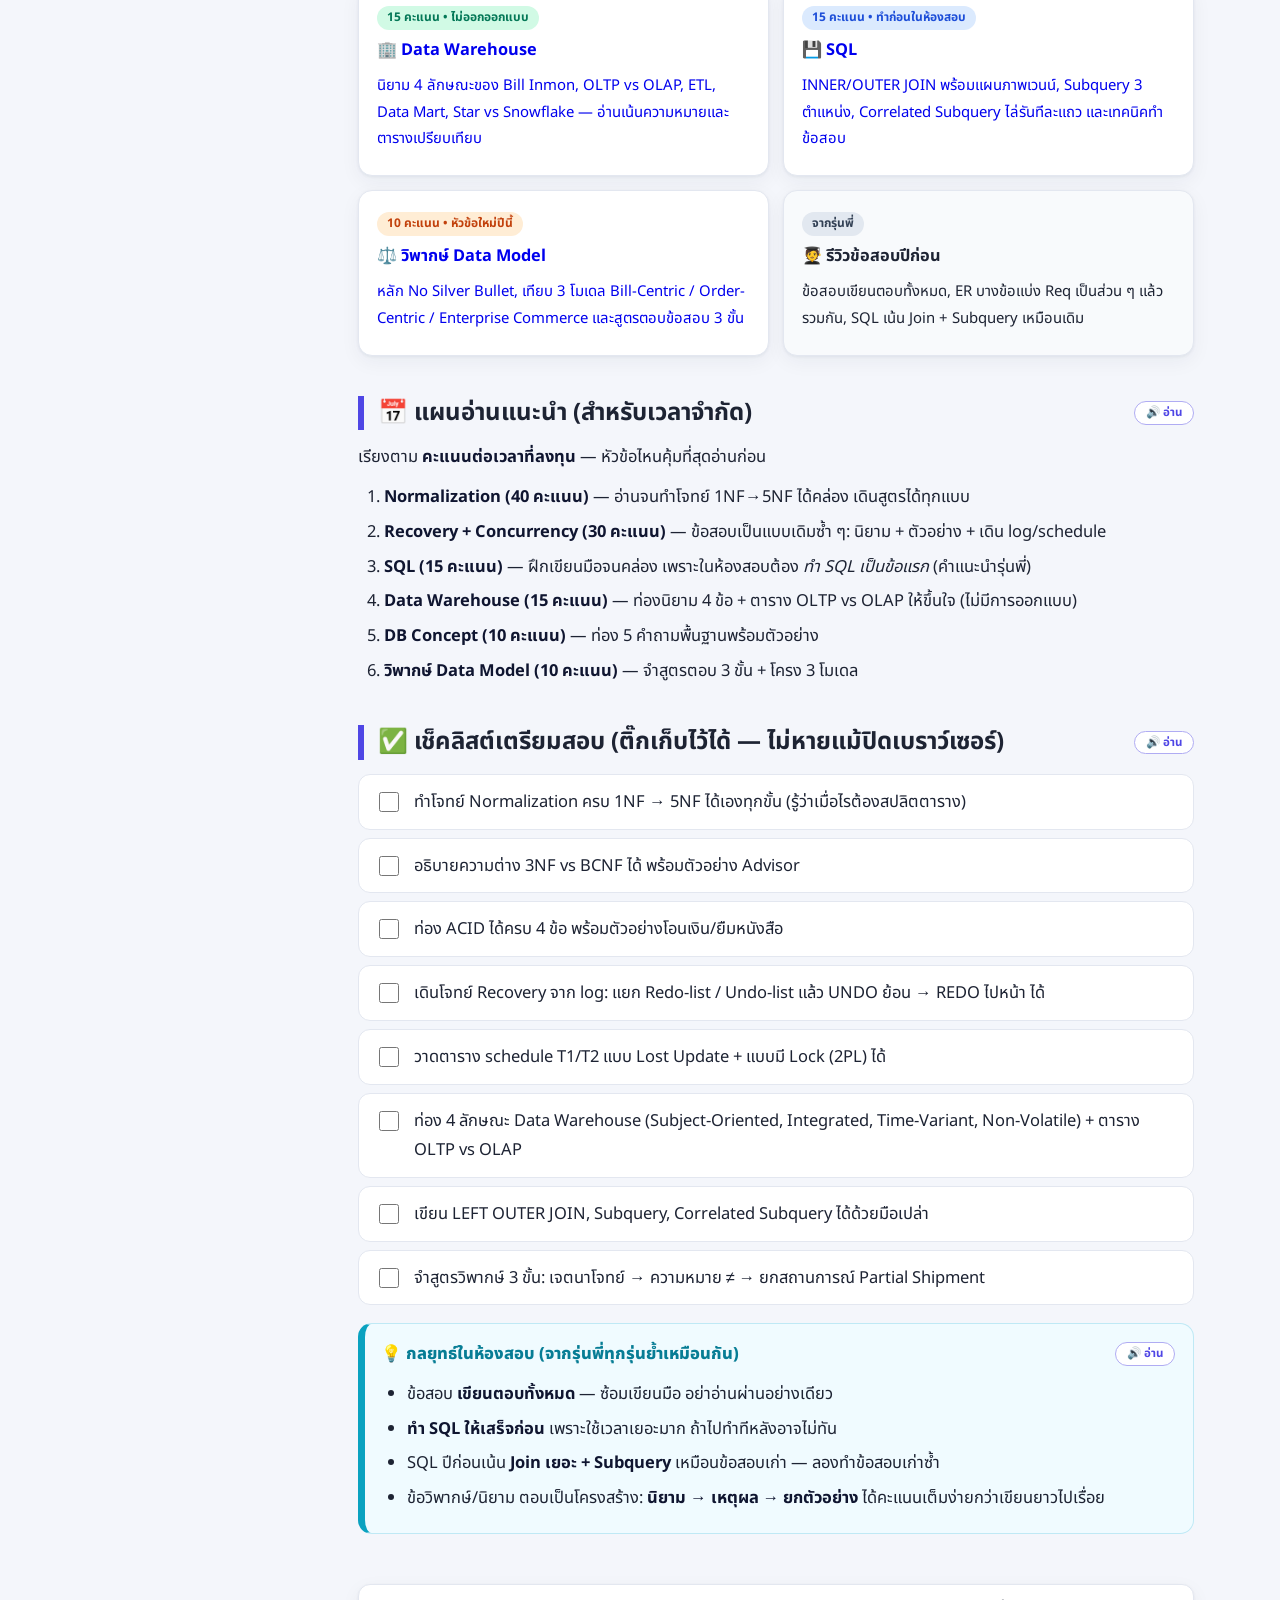
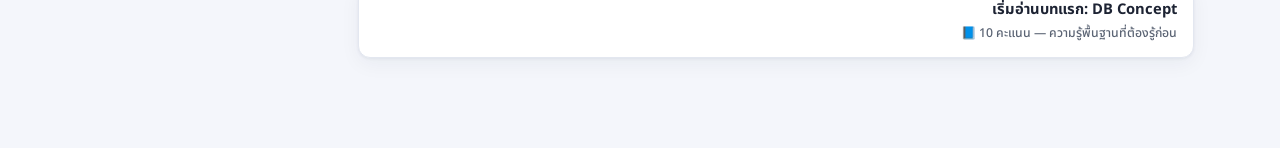
==== commit b4bbdeed: "เรียง sidebar ตามลำดับแนวข้อสอบของอาจารย์: วิพากษ์ → Normalization → Transaction (Recovery, Concurre" ====
--- a/index.html
+++ b/index.html
@@ -4,6 +4,7 @@
 <meta charset="UTF-8">
 <meta name="viewport" content="width=device-width, initial-scale=1.0">
 <title>เว็บติวสอบ Final — Database Systems | หน้าแรก</title>
+<link rel="icon" href="data:image/svg+xml,<svg xmlns=%22http://www.w3.org/2000/svg%22 viewBox=%220 0 100 100%22><text y=%22.9em%22 font-size=%2290%22>🎓</text></svg>">
 <link rel="preconnect" href="https://fonts.googleapis.com">
 <link rel="preconnect" href="https://fonts.gstatic.com" crossorigin>
 <link href="https://fonts.googleapis.com/css2?family=Noto+Sans+Thai:wght@400;500;600;700;800&display=swap" rel="stylesheet">
@@ -23,13 +24,13 @@
     <div class="side-brand">🎓 DB Final Prep<small>Database Systems • 120 คะแนน</small></div>
     <div class="side-note">💡 <b>เคล็ดลับรุ่นพี่:</b> ทำข้อ SQL ให้เสร็จก่อน เพราะใช้เวลาเยอะมาก!</div>
     <a class="nav-link" href="index.html"><span class="nav-emoji">🏠</span> หน้าแรก + แผนอ่าน</a>
-    <a class="nav-link" href="db-concept.html"><span class="nav-emoji">📘</span> DB Concept <span class="nav-pts">10</span></a>
+    <a class="nav-link" href="critique.html"><span class="nav-emoji">⚖️</span> วิพากษ์ Data Model <span class="nav-pts">10</span></a>
     <a class="nav-link" href="normalization.html"><span class="nav-emoji">🧮</span> Normalization <span class="nav-pts">40</span></a>
     <a class="nav-link" href="recovery.html"><span class="nav-emoji">🔄</span> Recovery Control <span class="nav-pts">15</span></a>
     <a class="nav-link" href="concurrency.html"><span class="nav-emoji">🔀</span> Concurrency Control <span class="nav-pts">15</span></a>
+    <a class="nav-link" href="db-concept.html"><span class="nav-emoji">📘</span> DB Concept <span class="nav-pts">10</span></a>
     <a class="nav-link" href="data-warehouse.html"><span class="nav-emoji">🏢</span> Data Warehouse <span class="nav-pts">15</span></a>
     <a class="nav-link" href="sql.html"><span class="nav-emoji">💾</span> SQL <span class="nav-pts">15</span></a>
-    <a class="nav-link" href="critique.html"><span class="nav-emoji">⚖️</span> วิพากษ์ Data Model <span class="nav-pts">10</span></a>
   </nav>
 
   <main class="main">
--- a/styles.css
+++ b/styles.css
@@ -501,6 +501,42 @@
   transition: width .1s;
 }
 
+/* ---------- Mermaid diagram ---------- */
+pre.mermaid {
+  background: var(--card);
+  border: 1px solid var(--line);
+  border-radius: var(--radius);
+  padding: 16px 12px;
+  margin: 18px 0;
+  display: flex;
+  justify-content: center;
+  overflow-x: auto;
+  -webkit-overflow-scrolling: touch;
+}
+pre.mermaid svg { max-width: 100%; height: auto; }
+.mermaid-caption {
+  text-align: center;
+  font-size: .87rem;
+  color: var(--muted);
+  margin: -8px 0 18px;
+}
+
+/* ---------- Video embed (สไลด์/วิดีโออาจารย์) ---------- */
+.video-wrap {
+  position: relative;
+  padding-top: 56.25%;
+  border-radius: var(--radius);
+  overflow: hidden;
+  border: 1px solid var(--line);
+  margin: 16px 0;
+  background: #101736;
+}
+.video-wrap iframe { position: absolute; inset: 0; width: 100%; height: 100%; border: 0; }
+.video-note {
+  font-size: .85rem; color: var(--muted); margin: -6px 0 18px;
+}
+.video-note a { color: var(--primary); font-weight: 700; }
+
 @media print {
   .sidebar, .topbar, .backdrop, #progressBar, .prevnext, .quiz-opts { display: none !important; }
   .content { max-width: 100%; padding: 0; }
